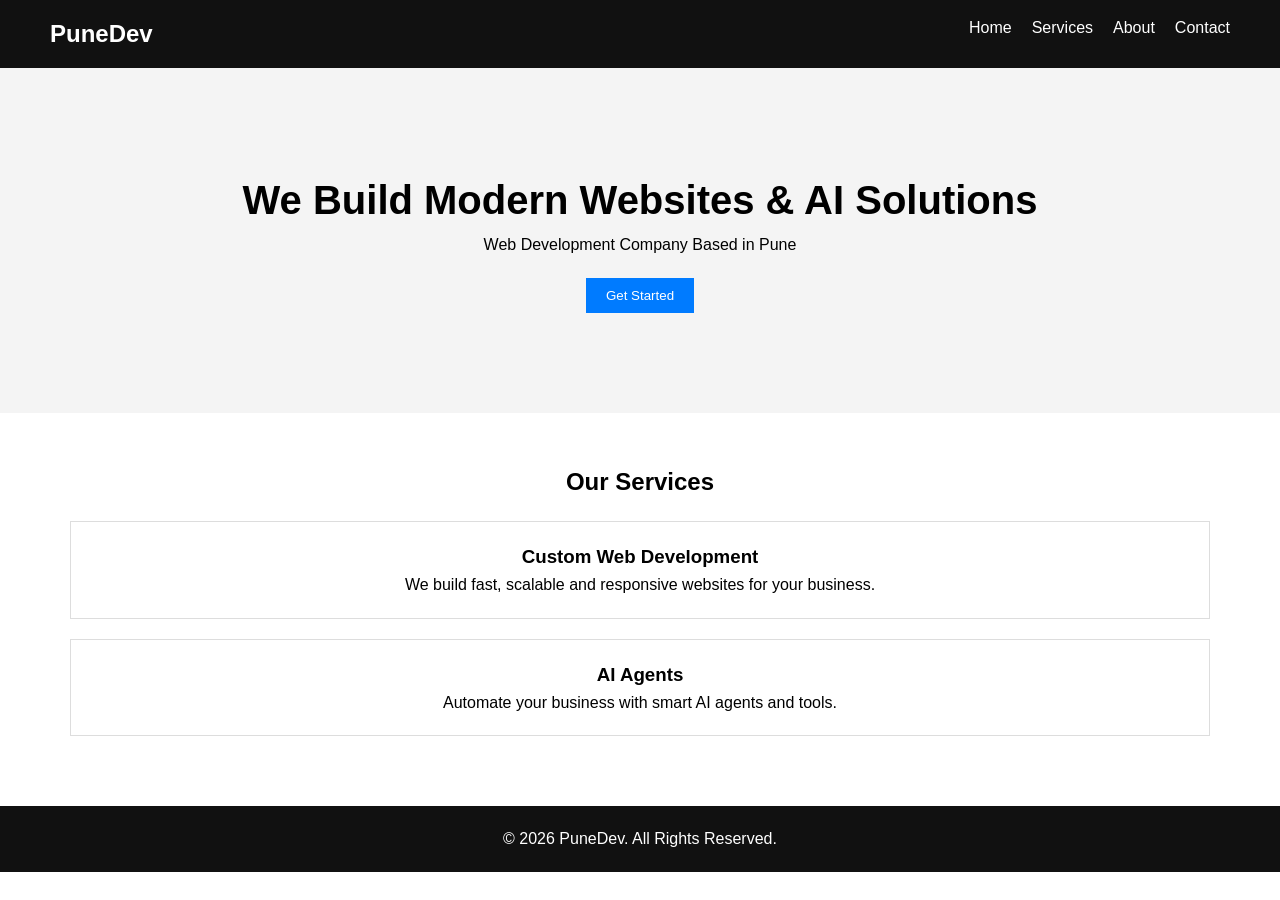
==== index.html @ f717075c "Added Home Page" ====
<!DOCTYPE html>
<html lang="en">
<head>
  <meta charset="UTF-8">
  <meta name="viewport" content="width=device-width, initial-scale=1.0">
  <title>Pune Web Agency</title>
  <link rel="stylesheet" href="style.css">
</head>
<body>

  <!-- Navbar -->
  <header>
    <nav class="navbar">
      <h2 class="logo">PuneDev</h2>
      <ul>
        <li><a href="#">Home</a></li>
        <li><a href="#">Services</a></li>
        <li><a href="#">About</a></li>
        <li><a href="#">Contact</a></li>
      </ul>
    </nav>
  </header>

  <!-- Hero Section -->
  <section class="hero">
    <h1>We Build Modern Websites & AI Solutions</h1>
    <p>Web Development Company Based in Pune</p>
    <button>Get Started</button>
  </section>

  <!-- Services -->
  <section class="services">
    <h2>Our Services</h2>

    <div class="service-box">
      <h3>Custom Web Development</h3>
      <p>We build fast, scalable and responsive websites for your business.</p>
    </div>

    <div class="service-box">
      <h3>AI Agents</h3>
      <p>Automate your business with smart AI agents and tools.</p>
    </div>

  </section>

  <!-- Footer -->
  <footer>
    <p>© 2026 PuneDev. All Rights Reserved.</p>
  </footer>

</body>
</html>
---- style.css ----
* {
  margin: 0;
  padding: 0;
  box-sizing: border-box;
  font-family: Arial;
}

body {
  line-height: 1.6;
}

/* Navbar */
.navbar {
  display: flex;
  justify-content: space-between;
  background: #111;
  color: #fff;
  padding: 15px 50px;
}

.navbar ul {
  display: flex;
  list-style: none;
}

.navbar ul li {
  margin-left: 20px;
}

.navbar ul li a {
  color: white;
  text-decoration: none;
}

/* Hero */
.hero {
  text-align: center;
  padding: 100px 20px;
  background: #f4f4f4;
}

.hero h1 {
  font-size: 40px;
}

.hero button {
  margin-top: 20px;
  padding: 10px 20px;
  background: #007bff;
  color: white;
  border: none;
}

/* Services */
.services {
  padding: 50px;
  text-align: center;
}

.service-box {
  margin: 20px;
  padding: 20px;
  border: 1px solid #ddd;
}

/* Footer */
footer {
  text-align: center;
  padding: 20px;
  background: #111;
  color: white;
}
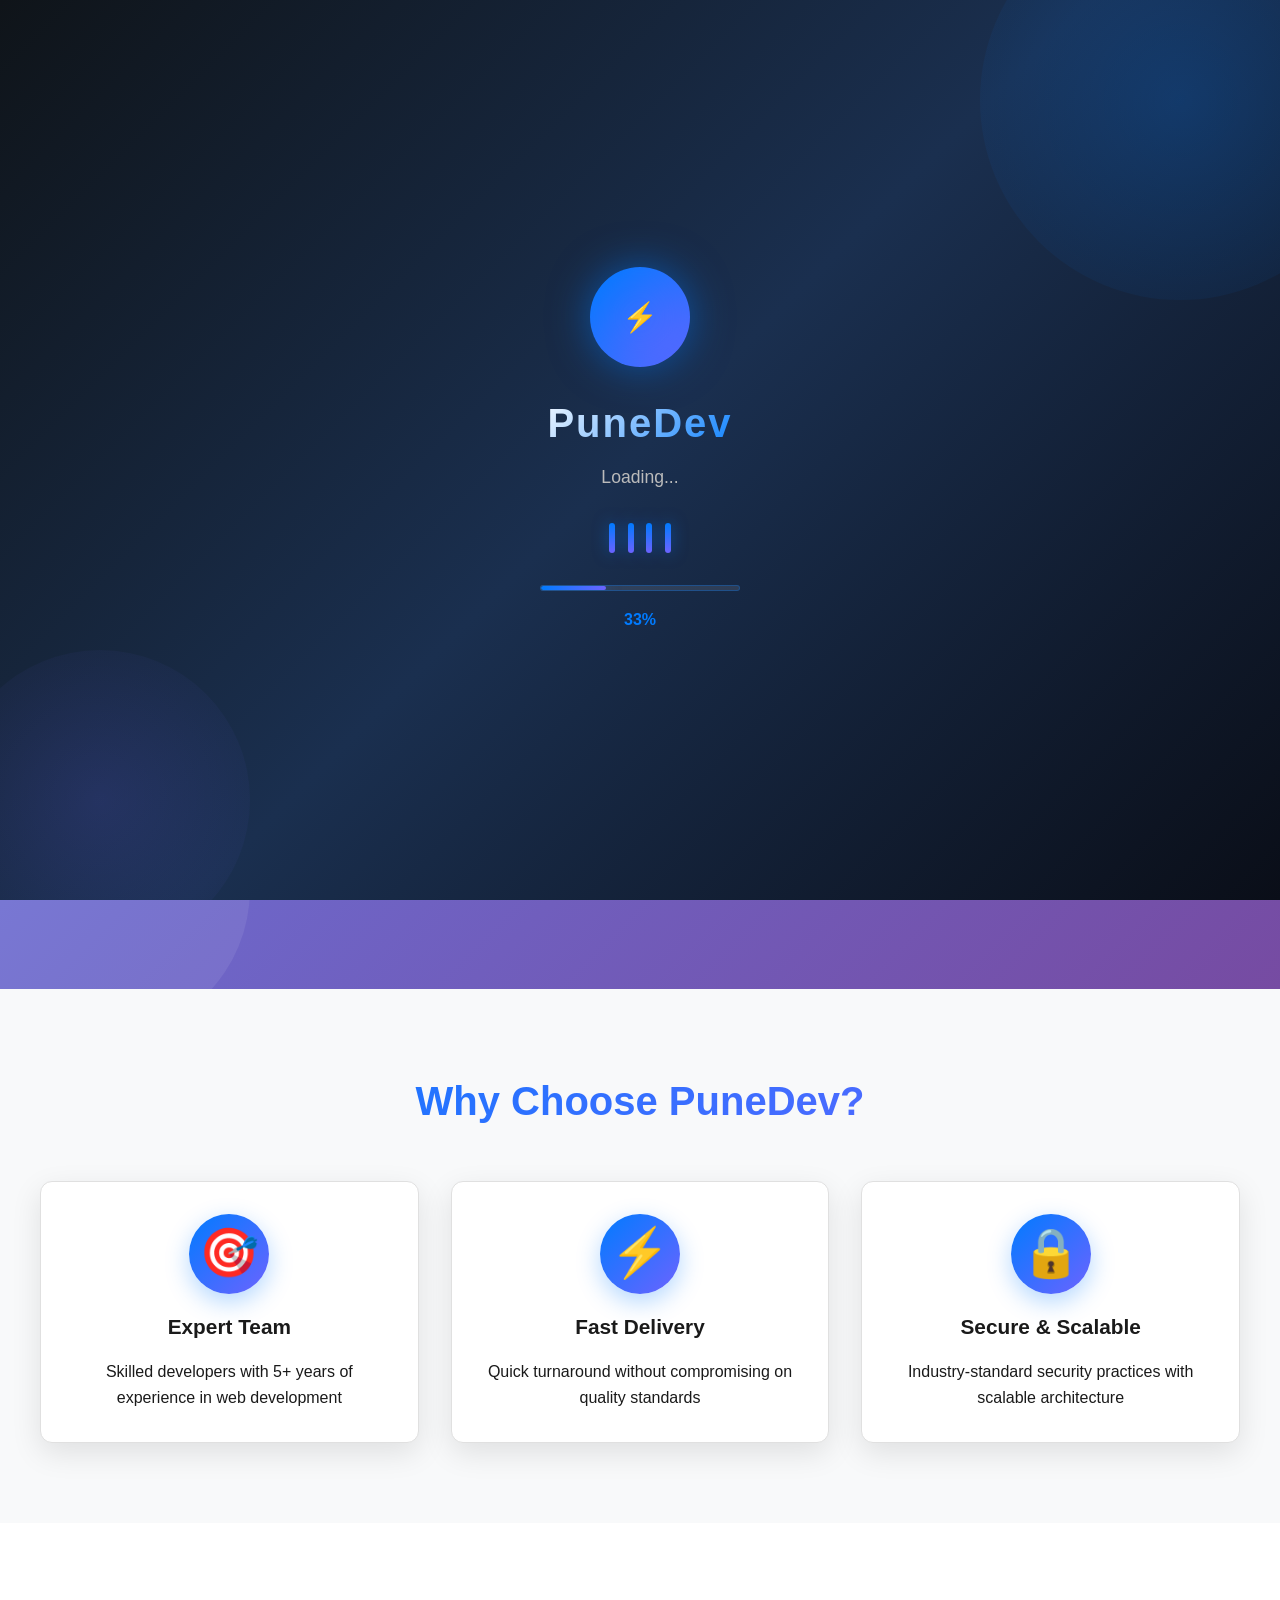
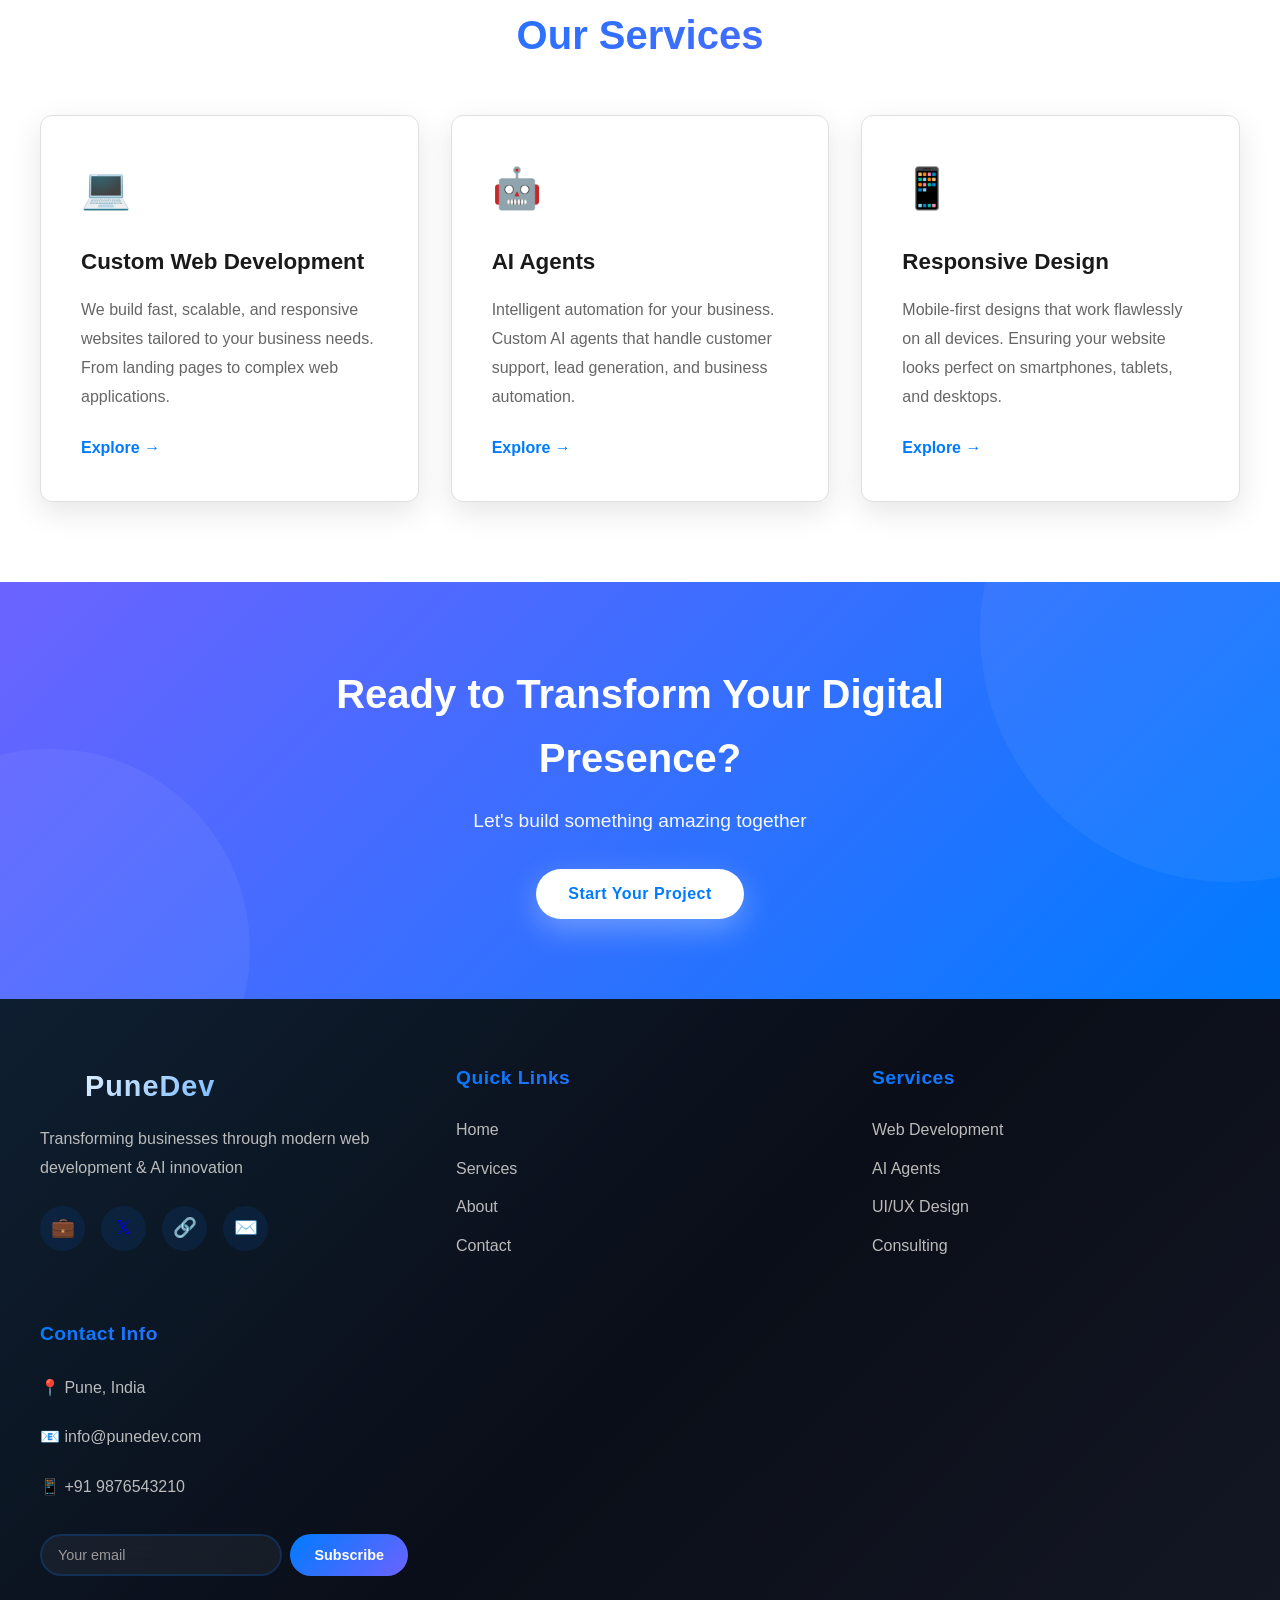
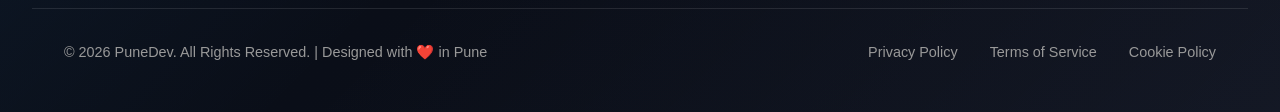
==== commit ee6cf20b: "Improve navbar styling and visibility" ====
--- a/index.html
+++ b/index.html
@@ -3,51 +3,234 @@
 <head>
   <meta charset="UTF-8">
   <meta name="viewport" content="width=device-width, initial-scale=1.0">
-  <title>Pune Web Agency</title>
+  <title>PuneDev - Web Development & AI Solutions</title>
   <link rel="stylesheet" href="style.css">
 </head>
 <body>
 
+  <!-- Loading Screen -->
+  <div class="loading-screen" id="loadingScreen">
+    <div class="loading-container">
+      <div class="loader-logo">
+        <span class="logo-icon">⚡</span>
+      </div>
+      <h1 class="loader-text">PuneDev</h1>
+      <p class="loader-subtitle">Loading...</p>
+      
+      <!-- Animated bars -->
+      <div class="loader-bars">
+        <div class="loader-bar"></div>
+        <div class="loader-bar"></div>
+        <div class="loader-bar"></div>
+        <div class="loader-bar"></div>
+      </div>
+      
+      <!-- Progress bar -->
+      <div class="progress-wrapper">
+        <div class="progress-bar" id="progressBar"></div>
+      </div>
+      <p class="progress-text">
+        <span id="progressText">0</span>%
+      </p>
+    </div>
+  </div>
+
   <!-- Navbar -->
-  <header>
+  <header class="header">
     <nav class="navbar">
-      <h2 class="logo">PuneDev</h2>
-      <ul>
-        <li><a href="#">Home</a></li>
-        <li><a href="#">Services</a></li>
-        <li><a href="#">About</a></li>
-        <li><a href="#">Contact</a></li>
-      </ul>
+      <div class="navbar-container">
+        <a href="#" class="logo">
+          <div class="logo-wrapper">
+            <span class="logo-icon">⚡</span>
+          </div>
+          <span class="logo-text">PuneDev</span>
+          <span class="logo-badge">dev</span>
+        </a>
+
+        <!-- Hamburger Menu -->
+        <div class="hamburger" id="hamburger">
+          <span></span>
+          <span></span>
+          <span></span>
+        </div>
+
+        <ul class="nav-menu" id="navMenu">
+          <li class="nav-item">
+            <a href="#home" class="nav-link">
+              <span class="nav-text">Home</span>
+              <span class="nav-icon">🏠</span>
+            </a>
+          </li>
+          <li class="nav-item">
+            <a href="#" class="nav-link">
+              <span class="nav-text">Services</span>
+              <span class="nav-icon">⚙️</span>
+            </a>
+          </li>
+          <li class="nav-item">
+            <a href="#" class="nav-link">
+              <span class="nav-text">About</span>
+              <span class="nav-icon">ℹ️</span>
+            </a>
+          </li>
+          <li class="nav-item">
+            <a href="#" class="nav-link">
+              <span class="nav-text">Contact</span>
+              <span class="nav-icon">📞</span>
+            </a>
+          </li>
+          <li class="nav-item">
+            <a href="#" class="nav-link nav-cta">
+              <span class="nav-text">Get Started</span>
+              <span class="nav-arrow">→</span>
+            </a>
+          </li>
+        </ul>
+      </div>
+
+      <!-- Navbar Background Glow -->
+      <div class="navbar-glow"></div>
     </nav>
   </header>
 
   <!-- Hero Section -->
-  <section class="hero">
-    <h1>We Build Modern Websites & AI Solutions</h1>
-    <p>Web Development Company Based in Pune</p>
-    <button>Get Started</button>
+  <section class="hero" id="home">
+    <div class="hero-content">
+      <h1 class="hero-title">We Build Modern Websites & AI Solutions</h1>
+      <p class="hero-subtitle">Premium web development & intelligent AI agents for businesses</p>
+      <p class="hero-description">Based in Pune, we deliver cutting-edge solutions for your digital transformation</p>
+      <div class="hero-buttons">
+        <button class="btn btn-primary">Get Started</button>
+        <button class="btn btn-secondary">Learn More</button>
+      </div>
+    </div>
+  </section>
+
+  <!-- About Section -->
+  <section class="about" id="about">
+    <div class="section-container">
+      <h2 class="section-title">Why Choose PuneDev?</h2>
+      <div class="about-grid">
+        <div class="about-card">
+          <div class="about-icon">🎯</div>
+          <h3>Expert Team</h3>
+          <p>Skilled developers with 5+ years of experience in web development</p>
+        </div>
+        <div class="about-card">
+          <div class="about-icon">⚡</div>
+          <h3>Fast Delivery</h3>
+          <p>Quick turnaround without compromising on quality standards</p>
+        </div>
+        <div class="about-card">
+          <div class="about-icon">🔒</div>
+          <h3>Secure & Scalable</h3>
+          <p>Industry-standard security practices with scalable architecture</p>
+        </div>
+      </div>
+    </div>
   </section>
 
   <!-- Services -->
-  <section class="services">
-    <h2>Our Services</h2>
-
-    <div class="service-box">
-      <h3>Custom Web Development</h3>
-      <p>We build fast, scalable and responsive websites for your business.</p>
-    </div>
-
-    <div class="service-box">
-      <h3>AI Agents</h3>
-      <p>Automate your business with smart AI agents and tools.</p>
-    </div>
-
+  <section class="services" id="services">
+    <div class="section-container">
+      <h2 class="section-title">Our Services</h2>
+      <div class="services-grid">
+        <div class="service-card">
+          <div class="service-icon">💻</div>
+          <h3>Custom Web Development</h3>
+          <p>We build fast, scalable, and responsive websites tailored to your business needs. From landing pages to complex web applications.</p>
+          <a href="#" class="service-link">Explore →</a>
+        </div>
+
+        <div class="service-card">
+          <div class="service-icon">🤖</div>
+          <h3>AI Agents</h3>
+          <p>Intelligent automation for your business. Custom AI agents that handle customer support, lead generation, and business automation.</p>
+          <a href="#" class="service-link">Explore →</a>
+        </div>
+
+        <div class="service-card">
+          <div class="service-icon">📱</div>
+          <h3>Responsive Design</h3>
+          <p>Mobile-first designs that work flawlessly on all devices. Ensuring your website looks perfect on smartphones, tablets, and desktops.</p>
+          <a href="#" class="service-link">Explore →</a>
+        </div>
+      </div>
+    </div>
+  </section>
+
+  <!-- CTA Section -->
+  <section class="cta">
+    <div class="cta-content">
+      <h2>Ready to Transform Your Digital Presence?</h2>
+      <p>Let's build something amazing together</p>
+      <button class="btn btn-light">Start Your Project</button>
+    </div>
   </section>
 
   <!-- Footer -->
-  <footer>
-    <p>© 2026 PuneDev. All Rights Reserved.</p>
+  <footer class="footer">
+    <div class="footer-glow"></div>
+    <div class="footer-content">
+      <div class="footer-container">
+        <div class="footer-section footer-brand">
+          <div class="footer-logo">
+            <span class="logo-icon">⚡</span>PuneDev
+          </div>
+          <p>Transforming businesses through modern web development & AI innovation</p>
+          <div class="social-links">
+            <a href="#" class="social-icon" title="LinkedIn">💼</a>
+            <a href="#" class="social-icon" title="Twitter">𝕏</a>
+            <a href="#" class="social-icon" title="GitHub">🔗</a>
+            <a href="#" class="social-icon" title="Email">✉️</a>
+          </div>
+        </div>
+
+        <div class="footer-section">
+          <h4>Quick Links</h4>
+          <ul class="footer-menu">
+            <li><a href="#home" class="footer-link">Home</a></li>
+            <li><a href="#services" class="footer-link">Services</a></li>
+            <li><a href="#about" class="footer-link">About</a></li>
+            <li><a href="#contact" class="footer-link">Contact</a></li>
+          </ul>
+        </div>
+
+        <div class="footer-section">
+          <h4>Services</h4>
+          <ul class="footer-menu">
+            <li><a href="#" class="footer-link">Web Development</a></li>
+            <li><a href="#" class="footer-link">AI Agents</a></li>
+            <li><a href="#" class="footer-link">UI/UX Design</a></li>
+            <li><a href="#" class="footer-link">Consulting</a></li>
+          </ul>
+        </div>
+
+        <div class="footer-section">
+          <h4>Contact Info</h4>
+          <div class="contact-info">
+            <p>📍 Pune, India</p>
+            <p>📧 info@punedev.com</p>
+            <p>📱 +91 9876543210</p>
+          </div>
+          <div class="newsletter">
+            <input type="email" placeholder="Your email" class="newsletter-input">
+            <button class="newsletter-btn">Subscribe</button>
+          </div>
+        </div>
+      </div>
+
+      <div class="footer-bottom">
+        <p>© 2026 PuneDev. All Rights Reserved. | Designed with ❤️ in Pune</p>
+        <div class="footer-links-bottom">
+          <a href="#">Privacy Policy</a>
+          <a href="#">Terms of Service</a>
+          <a href="#">Cookie Policy</a>
+        </div>
+      </div>
+    </div>
   </footer>
 
+  <script src="script.js"></script>
 </body>
 </html>
--- a/style.css
+++ b/style.css
@@ -1,72 +1,1510 @@
+:root {
+  --primary-color: #007bff;
+  --primary-dark: #0056b3;
+  --secondary-color: #6c63ff;
+  --dark-bg: #0f1419;
+  --light-bg: #f8f9fa;
+  --text-dark: #1a1a1a;
+  --text-light: #666;
+  --border-color: #e0e0e0;
+  --shadow: 0 10px 30px rgba(0, 0, 0, 0.1);
+  --shadow-lg: 0 20px 40px rgba(0, 0, 0, 0.15);
+}
+
+/* Loading Screen */
+.loading-screen {
+  position: fixed;
+  top: 0;
+  left: 0;
+  width: 100%;
+  height: 100%;
+  background: linear-gradient(135deg, var(--dark-bg) 0%, #1a2f4f 50%, #0a0e18 100%);
+  display: flex;
+  align-items: center;
+  justify-content: center;
+  z-index: 9999;
+  overflow: hidden;
+}
+
+.loading-screen::before {
+  content: '';
+  position: absolute;
+  width: 400px;
+  height: 400px;
+  background: radial-gradient(circle, rgba(0, 123, 255, 0.2), transparent);
+  border-radius: 50%;
+  top: -100px;
+  right: -100px;
+  animation: float 8s ease-in-out infinite;
+}
+
+.loading-screen::after {
+  content: '';
+  position: absolute;
+  width: 300px;
+  height: 300px;
+  background: radial-gradient(circle, rgba(108, 99, 255, 0.15), transparent);
+  border-radius: 50%;
+  bottom: -50px;
+  left: -50px;
+  animation: float 10s ease-in-out infinite reverse;
+}
+
+.loading-container {
+  text-align: center;
+  color: white;
+  position: relative;
+  z-index: 1;
+  animation: scaleIn 0.6s cubic-bezier(0.4, 0, 0.2, 1);
+}
+
+.loader-logo {
+  font-size: 4rem;
+  margin-bottom: 1.5rem;
+  display: inline-flex;
+  width: 100px;
+  height: 100px;
+  align-items: center;
+  justify-content: center;
+  background: linear-gradient(135deg, var(--primary-color), var(--secondary-color));
+  border-radius: 50%;
+  box-shadow: 0 0 40px rgba(0, 123, 255, 0.5), inset 0 0 40px rgba(0, 123, 255, 0.3);
+  animation: pulse 2s ease-in-out infinite;
+}
+
+.loader-text {
+  font-size: 2.5rem;
+  font-weight: 800;
+  letter-spacing: 2px;
+  margin-bottom: 0.5rem;
+  background: linear-gradient(135deg, #fff, var(--primary-color));
+  -webkit-background-clip: text;
+  -webkit-text-fill-color: transparent;
+  background-clip: text;
+  animation: fadeInDown 0.8s ease-out;
+}
+
+.loader-subtitle {
+  font-size: 1.1rem;
+  color: #bbb;
+  margin-bottom: 2rem;
+  animation: fadeInUp 0.8s ease-out 0.2s both;
+}
+
+.loader-bars {
+  display: flex;
+  justify-content: center;
+  gap: 0.8rem;
+  margin-bottom: 2rem;
+  animation: fadeInUp 0.8s ease-out 0.3s both;
+}
+
+.loader-bar {
+  width: 6px;
+  height: 30px;
+  background: linear-gradient(180deg, var(--primary-color), var(--secondary-color));
+  border-radius: 3px;
+  animation: barBounce 1.2s ease-in-out infinite;
+  box-shadow: 0 0 15px rgba(0, 123, 255, 0.5);
+}
+
+.loader-bar:nth-child(1) {
+  animation-delay: 0s;
+}
+
+.loader-bar:nth-child(2) {
+  animation-delay: 0.15s;
+}
+
+.loader-bar:nth-child(3) {
+  animation-delay: 0.3s;
+}
+
+.loader-bar:nth-child(4) {
+  animation-delay: 0.45s;
+}
+
+.progress-wrapper {
+  width: 200px;
+  height: 6px;
+  background: rgba(255, 255, 255, 0.1);
+  border-radius: 10px;
+  margin: 0 auto 1rem;
+  overflow: hidden;
+  border: 1px solid rgba(0, 123, 255, 0.3);
+  animation: fadeInUp 0.8s ease-out 0.4s both;
+}
+
+.progress-bar {
+  height: 100%;
+  background: linear-gradient(90deg, var(--primary-color), var(--secondary-color));
+  width: 0%;
+  border-radius: 10px;
+  transition: width 0.05s linear;
+  box-shadow: 0 0 15px rgba(0, 123, 255, 0.6);
+}
+
+.progress-text {
+  font-size: 1rem;
+  color: var(--primary-color);
+  font-weight: 700;
+  animation: fadeInUp 0.8s ease-out 0.5s both;
+}
+
+/* Loading Screen Exit Animation */
+.loading-screen.hidden {
+  animation: fadeOutUp 0.8s ease-out forwards;
+}
+
 * {
   margin: 0;
   padding: 0;
   box-sizing: border-box;
-  font-family: Arial;
+  font-family: 'Segoe UI', Tahoma, Geneva, Verdana, sans-serif;
 }
 
 body {
   line-height: 1.6;
-}
-
-/* Navbar */
+  color: var(--text-dark);
+  background: #fff;
+  overflow-x: hidden;
+}
+
+/* Header & Navbar */
+.header {
+  position: sticky;
+  top: 0;
+  z-index: 100;
+  background: linear-gradient(135deg, rgba(15, 20, 25, 0.88) 0%, rgba(26, 31, 46, 0.88) 100%);
+  box-shadow: 0 5px 20px rgba(0, 0, 0, 0.2);
+  backdrop-filter: blur(10px);
+  transition: all 0.5s cubic-bezier(0.4, 0, 0.2, 1);
+  animation: slideDown 0.6s ease-out;
+}
+
+.header.scrolled {
+  background: linear-gradient(135deg, rgba(15, 20, 25, 0.98) 0%, rgba(26, 31, 46, 0.98) 100%);
+  box-shadow: 0 10px 50px rgba(0, 123, 255, 0.15), 0 0 20px rgba(108, 99, 255, 0.1);
+  backdrop-filter: blur(20px);
+}
+
 .navbar {
+  padding: 1.2rem 0;
+  transition: all 0.5s cubic-bezier(0.4, 0, 0.2, 1);
+  position: relative;
+}
+
+.header.scrolled .navbar {
+  padding: 0.7rem 0;
+}
+
+.navbar-glow {
+  position: absolute;
+  bottom: 0;
+  left: 0;
+  width: 100%;
+  height: 1px;
+  background: linear-gradient(90deg, transparent, var(--primary-color), transparent);
+  box-shadow: 0 0 20px var(--primary-color), 0 0 40px rgba(0, 123, 255, 0.3);
+  opacity: 0;
+  transition: opacity 0.5s ease;
+}
+
+.header.scrolled .navbar-glow {
+  opacity: 1;
+}
+
+.navbar-container {
+  max-width: 1100px;
+  margin: 0 auto;
   display: flex;
   justify-content: space-between;
-  background: #111;
-  color: #fff;
-  padding: 15px 50px;
-}
-
-.navbar ul {
+  align-items: center;
+  padding: 0 2rem;
+  transition: all 0.5s cubic-bezier(0.4, 0, 0.2, 1);
+  position: relative;
+  z-index: 2;
+}
+
+/* Logo Styling */
+.logo {
+  font-size: 1.4rem;
+  font-weight: 900;
+  text-decoration: none;
+  display: flex;
+  align-items: center;
+  gap: 0.8rem;
+  transition: all 0.4s cubic-bezier(0.4, 0, 0.2, 1);
+  position: relative;
+}
+
+.logo-wrapper {
+  width: 50px;
+  height: 50px;
+  display: flex;
+  align-items: center;
+  justify-content: center;
+  background: linear-gradient(135deg, var(--primary-color), var(--secondary-color));
+  border-radius: 12px;
+  position: relative;
+  overflow: hidden;
+  transition: all 0.4s cubic-bezier(0.4, 0, 0.2, 1);
+  box-shadow: 0 8px 25px rgba(0, 123, 255, 0.3);
+}
+
+.logo-wrapper::before {
+  content: '';
+  position: absolute;
+  top: 0;
+  left: 0;
+  width: 100%;
+  height: 100%;
+  background: linear-gradient(135deg, transparent, rgba(255, 255, 255, 0.3), transparent);
+  animation: shimmer 3s infinite;
+}
+
+.logo-icon {
+  font-size: 1.8rem;
+  animation: float 3s ease-in-out infinite;
+  position: relative;
+  z-index: 1;
+}
+
+.logo-text {
+  color: #ffffff;
+  font-weight: 900;
+  letter-spacing: 1px;
+  background: linear-gradient(135deg, #fff 0%, #99d5ff 100%);
+  -webkit-background-clip: text;
+  -webkit-text-fill-color: transparent;
+  background-clip: text;
+  transition: all 0.4s ease;
+  filter: brightness(1.15);
+}
+
+.logo-badge {
+  padding: 0.3rem 0.7rem;
+  background: linear-gradient(135deg, var(--primary-color), var(--secondary-color));
+  color: white;
+  border-radius: 20px;
+  font-size: 0.65rem;
+  font-weight: 700;
+  letter-spacing: 0.5px;
+  animation: pulse 2s ease-in-out infinite;
+}
+
+.logo:hover {
+  transform: translateY(-3px);
+}
+
+.logo:hover .logo-wrapper {
+  transform: scale(1.1) rotate(5deg);
+  box-shadow: 0 12px 35px rgba(0, 123, 255, 0.5);
+}
+
+.logo:hover .logo-text {
+  color: var(--primary-color);
+}
+
+/* Hamburger Menu */
+.hamburger {
+  display: none;
+  flex-direction: column;
+  gap: 6px;
+  cursor: pointer;
+  z-index: 1000;
+}
+
+.hamburger span {
+  width: 28px;
+  height: 3px;
+  background: linear-gradient(90deg, var(--primary-color), var(--secondary-color));
+  border-radius: 2px;
+  transition: all 0.4s cubic-bezier(0.4, 0, 0.2, 1);
+  box-shadow: 0 2px 8px rgba(0, 123, 255, 0.2);
+}
+
+.hamburger.active span:nth-child(1) {
+  transform: rotate(45deg) translate(10px, 10px);
+}
+
+.hamburger.active span:nth-child(2) {
+  opacity: 0;
+}
+
+.hamburger.active span:nth-child(3) {
+  transform: rotate(-45deg) translate(7px, -7px);
+}
+
+/* Navigation Menu */
+.nav-menu {
   display: flex;
   list-style: none;
-}
-
-.navbar ul li {
-  margin-left: 20px;
-}
-
-.navbar ul li a {
+  gap: 0.3rem;
+  align-items: center;
+  margin: 0;
+  padding: 0;
+}
+
+.nav-item {
+  position: relative;
+  transition: all 0.3s ease;
+}
+
+.nav-link {
+  color: #d0d0d0;
+  text-decoration: none;
+  font-weight: 700;
+  padding: 0.7rem 1.1rem;
+  border-radius: 10px;
+  transition: all 0.4s cubic-bezier(0.4, 0, 0.2, 1);
+  position: relative;
+  font-size: 0.85rem;
+  letter-spacing: 0.5px;
+  display: flex;
+  align-items: center;
+  gap: 0.4rem;
+  overflow: hidden;
+  white-space: nowrap;
+}
+
+.nav-text {
+  position: relative;
+  z-index: 2;
+  transition: all 0.3s ease;
+}
+
+.nav-icon {
+  font-size: 1.1rem;
+  transition: all 0.3s ease;
+  transform: scale(0);
+}
+
+/* Background effect for nav links */
+.nav-link::before {
+  content: '';
+  position: absolute;
+  top: 0;
+  left: 0;
+  width: 100%;
+  height: 100%;
+  background: linear-gradient(135deg, rgba(0, 123, 255, 0.2), rgba(108, 99, 255, 0.2));
+  border-radius: 10px;
+  opacity: 0;
+  transition: all 0.4s cubic-bezier(0.4, 0, 0.2, 1);
+  z-index: 1;
+}
+
+/* Underline effect */
+.nav-link::after {
+  content: '';
+  position: absolute;
+  bottom: 0;
+  left: 50%;
+  width: 0;
+  height: 3px;
+  background: linear-gradient(90deg, var(--primary-color), var(--secondary-color));
+  transform: translateX(-50%);
+  transition: width 0.4s cubic-bezier(0.4, 0, 0.2, 1);
+  border-radius: 3px;
+  z-index: 2;
+  box-shadow: 0 0 15px rgba(0, 123, 255, 0.4);
+}
+
+.nav-link:hover {
   color: white;
+  transform: translateY(-3px);
+  padding-top: 0.6rem;
+  padding-bottom: 0.8rem;
+  background: rgba(0, 123, 255, 0.15);
+}
+
+.nav-link:hover::before {
+  opacity: 1;
+  transform: translateY(5px);
+}
+
+.nav-link:hover::after {
+  width: 100%;
+}
+
+.nav-link:hover .nav-icon {
+  transform: scale(1) rotate(10deg);
+}
+
+.nav-link:hover .nav-text {
+  color: white;
+  text-shadow: 0 0 10px rgba(0, 123, 255, 0.5);
+}
+
+/* CTA Button */
+.nav-cta {
+  background: linear-gradient(135deg, var(--primary-color), var(--secondary-color));
+  padding: 0.7rem 1.3rem;
+  border-radius: 25px;
+  box-shadow: 0 8px 25px rgba(0, 123, 255, 0.3);
+  font-weight: 800;
+  letter-spacing: 0.5px;
+  color: white;
+}
+
+.nav-cta:hover {
+  box-shadow: 0 15px 40px rgba(0, 123, 255, 0.6);
+  transform: translateY(-3px) scale(1.04);
+  padding-top: 0.7rem;
+}
+
+.nav-cta::before {
+  background: rgba(255, 255, 255, 0.2);
+}
+
+.nav-arrow {
+  font-size: 1rem;
+  transition: all 0.3s ease;
+  position: relative;
+  z-index: 2;
+}
+
+.nav-cta:hover .nav-arrow {
+  transform: translateX(5px);
+}
+
+/* Active Navigation Link */
+.nav-link.active {
+  background: linear-gradient(135deg, rgba(0, 123, 255, 0.1), rgba(108, 99, 255, 0.1));
+  color: var(--primary-color);
+}
+
+.nav-link.active::after {
+  width: 100%;
+}
+
+/* Responsive */
+@media (max-width: 768px) {
+  .navbar-container {
+    padding: 0 1.5rem;
+  }
+
+  .hamburger {
+    display: flex;
+  }
+
+  .nav-menu {
+    position: absolute;
+    top: 100%;
+    left: 0;
+    right: 0;
+    background: linear-gradient(135deg, rgba(15, 20, 25, 0.98) 0%, rgba(26, 31, 46, 0.98) 100%);
+    backdrop-filter: blur(20px);
+    flex-direction: column;
+    gap: 0.5rem;
+    padding: 2rem 1.5rem;
+    border-top: 2px solid var(--primary-color);
+    max-height: 0;
+    overflow: hidden;
+    transition: max-height 0.5s cubic-bezier(0.4, 0, 0.2, 1);
+  }
+
+  .nav-menu.active {
+    max-height: 500px;
+    box-shadow: 0 10px 30px rgba(0, 0, 0, 0.3);
+  }
+
+  .nav-item {
+    width: 100%;
+  }
+
+  .nav-link {
+    width: 100%;
+    padding: 1rem 1.2rem;
+    font-size: 1rem;
+  }
+
+  .nav-icon {
+    display: none;
+  }
+
+  .logo-wrapper {
+    width: 45px;
+    height: 45px;
+  }
+
+  .logo-icon {
+    font-size: 1.5rem;
+  }
+
+  .logo-text {
+    font-size: 1.2rem;
+  }
+}
+
+/* Hero Section */
+.hero {
+  min-height: 100vh;
+  display: flex;
+  align-items: center;
+  justify-content: center;
+  background: linear-gradient(135deg, #667eea 0%, #764ba2 100%);
+  position: relative;
+  overflow: hidden;
+  padding: 2rem;
+}
+
+.hero::before {
+  content: '';
+  position: absolute;
+  width: 400px;
+  height: 400px;
+  background: rgba(255, 255, 255, 0.1);
+  border-radius: 50%;
+  top: -100px;
+  right: -100px;
+  animation: float 6s ease-in-out infinite;
+}
+
+.hero::after {
+  content: '';
+  position: absolute;
+  width: 300px;
+  height: 300px;
+  background: rgba(255, 255, 255, 0.08);
+  border-radius: 50%;
+  bottom: -50px;
+  left: -50px;
+  animation: float 8s ease-in-out infinite reverse;
+}
+
+.hero-content {
+  max-width: 800px;
+  text-align: center;
+  color: #fff;
+  position: relative;
+  z-index: 1;
+  animation: slideUp 0.8s ease-out;
+}
+
+.hero-title {
+  font-size: clamp(2rem, 5vw, 3.5rem);
+  font-weight: 800;
+  margin-bottom: 1.5rem;
+  line-height: 1.2;
+  animation: fadeInDown 0.8s ease-out;
+}
+
+.hero-subtitle {
+  font-size: 1.5rem;
+  margin-bottom: 1rem;
+  opacity: 0.95;
+  font-weight: 600;
+  animation: fadeInUp 0.8s ease-out 0.2s both;
+}
+
+.hero-description {
+  font-size: 1.1rem;
+  margin-bottom: 2.5rem;
+  opacity: 0.9;
+  animation: fadeInUp 0.8s ease-out 0.4s both;
+}
+
+.hero-buttons {
+  display: flex;
+  gap: 1.5rem;
+  justify-content: center;
+  flex-wrap: wrap;
+  animation: fadeInUp 0.8s ease-out 0.6s both;
+}
+
+/* Buttons */
+.btn {
+  padding: 1rem 2rem;
+  border: none;
+  border-radius: 50px;
+  font-size: 1rem;
+  font-weight: 600;
+  cursor: pointer;
+  transition: all 0.3s cubic-bezier(0.4, 0, 0.2, 1);
   text-decoration: none;
-}
-
-/* Hero */
-.hero {
+  display: inline-block;
+  position: relative;
+  overflow: hidden;
+  letter-spacing: 0.5px;
+  box-shadow: 0 4px 15px rgba(0, 0, 0, 0.2);
+}
+
+.btn::before {
+  content: '';
+  position: absolute;
+  top: 50%;
+  left: 50%;
+  width: 0;
+  height: 0;
+  border-radius: 50%;
+  background: rgba(255, 255, 255, 0.4);
+  transform: translate(-50%, -50%);
+  transition: width 0.6s, height 0.6s;
+}
+
+.btn:hover::before {
+  width: 400px;
+  height: 400px;
+}
+
+.btn-primary {
+  background: linear-gradient(135deg, var(--primary-color) 0%, #0056b3 100%);
+  color: white;
+  box-shadow: 0 10px 30px rgba(0, 123, 255, 0.4);
+}
+
+.btn-primary:hover {
+  transform: translateY(-5px) scale(1.02);
+  box-shadow: 0 15px 40px rgba(0, 123, 255, 0.6);
+}
+
+.btn-primary:active {
+  transform: translateY(-2px) scale(0.98);
+}
+
+.btn-secondary {
+  background: rgba(255, 255, 255, 0.15);
+  color: white;
+  border: 2px solid rgba(255, 255, 255, 0.4);
+  backdrop-filter: blur(10px);
+}
+
+.btn-secondary:hover {
+  background: rgba(255, 255, 255, 0.25);
+  border-color: white;
+  transform: translateY(-5px);
+  box-shadow: 0 15px 40px rgba(255, 255, 255, 0.2);
+}
+
+.btn-light {
+  background: white;
+  color: var(--primary-color);
+  font-weight: 700;
+  box-shadow: 0 10px 30px rgba(255, 255, 255, 0.3);
+}
+
+.btn-light:hover {
+  background: #f0f0f0;
+  transform: translateY(-5px);
+  box-shadow: 0 20px 50px rgba(0, 0, 0, 0.15);
+  color: #0056b3;
+}
+
+.service-link {
+  color: var(--primary-color);
+  text-decoration: none;
+  font-weight: 700;
+  transition: all 0.3s ease;
+  display: inline-flex;
+  align-items: center;
+  gap: 0.5rem;
+}
+
+.service-link:hover {
+  color: var(--primary-dark);
+  transform: translateX(8px);
+}
+
+/* About Section */
+.about {
+  padding: 80px 2rem;
+  background: var(--light-bg);
+}
+
+.about .section-container {
+  max-width: 1200px;
+  margin: 0 auto;
+}
+
+.about-grid {
+  display: grid;
+  grid-template-columns: repeat(auto-fit, minmax(280px, 1fr));
+  gap: 2rem;
+  margin-top: 3rem;
+}
+
+.about-card {
+  background: white;
+  padding: 2rem;
+  border-radius: 12px;
   text-align: center;
-  padding: 100px 20px;
-  background: #f4f4f4;
-}
-
-.hero h1 {
-  font-size: 40px;
-}
-
-.hero button {
-  margin-top: 20px;
-  padding: 10px 20px;
-  background: #007bff;
+  box-shadow: var(--shadow);
+  transition: all 0.3s cubic-bezier(0.4, 0, 0.2, 1);
+  border: 1px solid var(--border-color);
+  animation: slideUp 0.6s ease-out;
+  position: relative;
+  overflow: hidden;
+}
+
+.about-card::before {
+  content: '';
+  position: absolute;
+  top: -50%;
+  left: -50%;
+  width: 200%;
+  height: 200%;
+  background: radial-gradient(circle, rgba(0, 123, 255, 0.1), transparent);
+  opacity: 0;
+  transition: opacity 0.3s ease;
+}
+
+.about-card:hover::before {
+  opacity: 1;
+}
+
+.about-card:hover {
+  transform: translateY(-15px) scale(1.02);
+  box-shadow: 0 20px 50px rgba(0, 123, 255, 0.15);
+  border-color: var(--primary-color);
+}
+
+.about-icon {
+  font-size: 3rem;
+  margin-bottom: 1rem;
+  display: inline-flex;
+  width: 80px;
+  height: 80px;
+  align-items: center;
+  justify-content: center;
+  background: linear-gradient(135deg, var(--primary-color), var(--secondary-color));
+  border-radius: 50%;
+  color: white;
+  transition: all 0.3s cubic-bezier(0.4, 0, 0.2, 1);
+  box-shadow: 0 8px 25px rgba(0, 123, 255, 0.3);
+}
+
+.about-card:hover .about-icon {
+  transform: scale(1.15) rotate(15deg);
+  box-shadow: 0 12px 35px rgba(0, 123, 255, 0.5);
+}
+
+.about-card h3 {
+  font-size: 1.3rem;
+  margin-bottom: 1rem;
+  color: var(--text-dark);
+  transition: color 0.3s ease;
+}
+
+.about-card:hover h3 {
+  color: var(--primary-color);
+}
+
+/* Services Section */
+.services {
+  padding: 80px 2rem;
+  background: white;
+}
+
+.section-container {
+  max-width: 1200px;
+  margin: 0 auto;
+}
+
+.section-title {
+  font-size: clamp(1.8rem, 4vw, 2.5rem);
+  text-align: center;
+  margin-bottom: 3rem;
+  font-weight: 800;
+  background: linear-gradient(135deg, var(--primary-color), var(--secondary-color));
+  -webkit-background-clip: text;
+  -webkit-text-fill-color: transparent;
+  background-clip: text;
+  animation: fadeInDown 0.8s ease-out;
+}
+
+.services-grid {
+  display: grid;
+  grid-template-columns: repeat(auto-fit, minmax(300px, 1fr));
+  gap: 2rem;
+  animation: fadeIn 0.8s ease-out;
+}
+
+.service-card {
+  background: white;
+  padding: 2.5rem;
+  border-radius: 12px;
+  border: 1px solid var(--border-color);
+  box-shadow: var(--shadow);
+  transition: all 0.3s cubic-bezier(0.4, 0, 0.2, 1);
+  display: flex;
+  flex-direction: column;
+  position: relative;
+  overflow: hidden;
+}
+
+.service-card::before {
+  content: '';
+  position: absolute;
+  top: 0;
+  left: 0;
+  width: 100%;
+  height: 4px;
+  background: linear-gradient(90deg, var(--primary-color), var(--secondary-color));
+  transform: translateX(-100%);
+  transition: transform 0.3s cubic-bezier(0.4, 0, 0.2, 1);
+}
+
+.service-card::after {
+  content: '';
+  position: absolute;
+  top: 0;
+  left: -100%;
+  width: 100%;
+  height: 100%;
+  background: linear-gradient(135deg, transparent, rgba(0, 123, 255, 0.08), transparent);
+  transition: left 0.5s cubic-bezier(0.4, 0, 0.2, 1);
+  z-index: 0;
+}
+
+.service-card:hover::before {
+  transform: translateX(0);
+}
+
+.service-card:hover::after {
+  left: 100%;
+}
+
+.service-card:hover {
+  transform: translateY(-12px) scale(1.02);
+  box-shadow: 0 20px 50px rgba(0, 123, 255, 0.2);
+  border-color: var(--primary-color);
+}
+
+.service-icon {
+  font-size: 2.5rem;
+  margin-bottom: 1.5rem;
+  animation: float 3s ease-in-out infinite;
+  transition: transform 0.3s ease;
+  position: relative;
+  z-index: 1;
+}
+
+.service-card:hover .service-icon {
+  transform: scale(1.15);
+  animation: bounce 0.6s cubic-bezier(0.4, 0, 0.2, 1);
+}
+
+.service-card h3 {
+  font-size: 1.4rem;
+  margin-bottom: 1rem;
+  color: var(--text-dark);
+  transition: color 0.3s ease;
+  position: relative;
+  z-index: 1;
+}
+
+.service-card:hover h3 {
+  color: var(--primary-color);
+}
+
+.service-card p {
+  color: var(--text-light);
+  line-height: 1.8;
+  margin-bottom: 1.5rem;
+  flex-grow: 1;
+  position: relative;
+  z-index: 1;
+}
+
+/* CTA Section */
+.cta {
+  padding: 80px 2rem;
+  background: linear-gradient(135deg, var(--secondary-color) 0%, var(--primary-color) 100%);
+  color: white;
+  text-align: center;
+  position: relative;
+  overflow: hidden;
+}
+
+.cta::before {
+  content: '';
+  position: absolute;
+  width: 500px;
+  height: 500px;
+  background: rgba(255, 255, 255, 0.05);
+  border-radius: 50%;
+  top: -200px;
+  right: -200px;
+  animation: float 8s ease-in-out infinite;
+}
+
+.cta::after {
+  content: '';
+  position: absolute;
+  width: 400px;
+  height: 400px;
+  background: rgba(255, 255, 255, 0.05);
+  border-radius: 50%;
+  bottom: -150px;
+  left: -150px;
+  animation: float 10s ease-in-out infinite reverse;
+}
+
+.cta-content {
+  position: relative;
+  z-index: 1;
+  max-width: 700px;
+  margin: 0 auto;
+  animation: slideUp 0.8s ease-out;
+}
+
+.cta h2 {
+  font-size: clamp(1.8rem, 4vw, 2.5rem);
+  font-weight: 800;
+  margin-bottom: 1rem;
+}
+
+.cta p {
+  font-size: 1.2rem;
+  margin-bottom: 2rem;
+  opacity: 0.95;
+}
+
+/* Footer */
+.footer {
+  background: linear-gradient(135deg, var(--dark-bg) 0%, #0a0e18 50%, var(--dark-bg) 100%);
+  color: white;
+  position: relative;
+  overflow: hidden;
+  z-index: 1;
+}
+
+.footer-glow {
+  position: absolute;
+  top: 0;
+  left: 0;
+  width: 100%;
+  height: 100%;
+  background: linear-gradient(135deg, rgba(0, 123, 255, 0.1) 0%, transparent 50%, rgba(108, 99, 255, 0.05) 100%);
+  pointer-events: none;
+}
+
+.footer-content {
+  position: relative;
+  z-index: 2;
+  padding: 4rem 2rem 1rem;
+}
+
+.footer-container {
+  max-width: 1200px;
+  margin: 0 auto;
+  display: grid;
+  grid-template-columns: repeat(auto-fit, minmax(280px, 1fr));
+  gap: 3rem;
+  margin-bottom: 2rem;
+}
+
+.footer-brand {
+  animation: slideUp 0.8s ease-out;
+}
+
+.footer-logo {
+  font-size: 1.8rem;
+  font-weight: 800;
+  background: linear-gradient(135deg, #fff 0%, var(--primary-color) 100%);
+  -webkit-background-clip: text;
+  -webkit-text-fill-color: transparent;
+  background-clip: text;
+  margin-bottom: 1rem;
+  display: flex;
+  align-items: center;
+  gap: 0.5rem;
+  letter-spacing: 1px;
+}
+
+.footer-section {
+  animation: slideUp 0.8s ease-out;
+}
+
+.footer-section h4 {
+  font-size: 1.2rem;
+  margin-bottom: 1.5rem;
+  background: linear-gradient(135deg, var(--primary-color), var(--secondary-color));
+  -webkit-background-clip: text;
+  -webkit-text-fill-color: transparent;
+  background-clip: text;
+  font-weight: 700;
+  letter-spacing: 0.5px;
+}
+
+.footer-section p {
+  color: #bbb;
+  line-height: 1.8;
+  margin-bottom: 0.5rem;
+}
+
+.footer-menu {
+  list-style: none;
+}
+
+.footer-menu li {
+  margin-bottom: 0.8rem;
+}
+
+.footer-link {
+  color: #bbb;
+  text-decoration: none;
+  transition: all 0.3s cubic-bezier(0.4, 0, 0.2, 1);
+  display: inline-flex;
+  align-items: center;
+  position: relative;
+  font-weight: 500;
+}
+
+.footer-link::before {
+  content: '';
+  position: absolute;
+  left: 0;
+  bottom: -2px;
+  width: 0;
+  height: 2px;
+  background: linear-gradient(90deg, var(--primary-color), var(--secondary-color));
+  transition: width 0.3s ease;
+}
+
+.footer-link:hover {
+  color: var(--primary-color);
+  padding-left: 8px;
+}
+
+.footer-link:hover::before {
+  width: 100%;
+}
+
+.social-links {
+  display: flex;
+  gap: 1rem;
+  margin-top: 1.5rem;
+}
+
+.social-icon {
+  display: inline-flex;
+  width: 45px;
+  height: 45px;
+  align-items: center;
+  justify-content: center;
+  background: rgba(0, 123, 255, 0.1);
+  border-radius: 50%;
+  text-decoration: none;
+  transition: all 0.3s cubic-bezier(0.4, 0, 0.2, 1);
+  font-size: 1.2rem;
+  border: 2px solid transparent;
+}
+
+.social-icon:hover {
+  background: linear-gradient(135deg, var(--primary-color), var(--secondary-color));
+  transform: translateY(-5px) rotate(10deg);
+  border-color: white;
+}
+
+.contact-info {
+  display: flex;
+  flex-direction: column;
+  gap: 0.8rem;
+  margin-bottom: 1.5rem;
+}
+
+.contact-info p {
+  transition: all 0.3s ease;
+  cursor: default;
+}
+
+.contact-info p:hover {
+  color: var(--primary-color);
+  transform: translateX(5px);
+}
+
+.newsletter {
+  display: flex;
+  gap: 0.5rem;
+  margin-top: 1rem;
+}
+
+.newsletter-input {
+  flex: 1;
+  padding: 0.7rem 1rem;
+  border: 2px solid rgba(0, 123, 255, 0.2);
+  border-radius: 50px;
+  background: rgba(255, 255, 255, 0.05);
+  color: white;
+  font-size: 0.9rem;
+  transition: all 0.3s ease;
+  backdrop-filter: blur(10px);
+}
+
+.newsletter-input::placeholder {
+  color: #999;
+}
+
+.newsletter-input:focus {
+  outline: none;
+  border-color: var(--primary-color);
+  background: rgba(0, 123, 255, 0.1);
+  box-shadow: 0 0 15px rgba(0, 123, 255, 0.2);
+}
+
+.newsletter-btn {
+  padding: 0.7rem 1.5rem;
+  background: linear-gradient(135deg, var(--primary-color), var(--secondary-color));
   color: white;
   border: none;
-}
-
-/* Services */
-.services {
-  padding: 50px;
+  border-radius: 50px;
+  font-weight: 700;
+  cursor: pointer;
+  transition: all 0.3s ease;
+  font-size: 0.9rem;
+}
+
+.newsletter-btn:hover {
+  transform: translateY(-3px);
+  box-shadow: 0 8px 20px rgba(0, 123, 255, 0.3);
+}
+
+.footer-bottom {
   text-align: center;
-}
-
-.service-box {
-  margin: 20px;
-  padding: 20px;
-  border: 1px solid #ddd;
-}
-
-/* Footer */
-footer {
-  text-align: center;
-  padding: 20px;
-  background: #111;
-  color: white;
+  padding: 2rem;
+  border-top: 1px solid rgba(255, 255, 255, 0.1);
+  display: flex;
+  justify-content: space-between;
+  align-items: center;
+  flex-wrap: wrap;
+  gap: 1rem;
+  color: #999;
+}
+
+.footer-bottom p {
+  font-size: 0.9rem;
+}
+
+.footer-links-bottom {
+  display: flex;
+  gap: 2rem;
+  flex-wrap: wrap;
+}
+
+.footer-links-bottom a {
+  color: #999;
+  text-decoration: none;
+  transition: all 0.3s ease;
+  font-size: 0.9rem;
+  font-weight: 500;
+}
+
+.footer-links-bottom a:hover {
+  color: var(--primary-color);
+  text-decoration: underline;
+}
+
+/* Responsive */
+@media (max-width: 768px) {
+  .navbar-container {
+    padding: 0 1rem;
+  }
+
+  .nav-menu {
+    gap: 1rem;
+    flex-direction: column;
+    position: absolute;
+    top: 100%;
+    left: 0;
+    right: 0;
+    background: rgba(15, 20, 25, 0.98);
+    padding: 1rem;
+    display: none;
+    backdrop-filter: blur(10px);
+    border-top: 1px solid rgba(255, 255, 255, 0.1);
+  }
+
+  .nav-menu.active {
+    display: flex;
+  }
+
+  .hero {
+    min-height: 80vh;
+    padding: 2rem 1rem;
+  }
+
+  .hero-title {
+    font-size: 2rem;
+  }
+
+  .hero-buttons {
+    flex-direction: column;
+    align-items: center;
+  }
+
+  .btn {
+    width: 100%;
+    max-width: 300px;
+  }
+
+  .services-grid {
+    grid-template-columns: 1fr;
+  }
+
+  .service-card:hover {
+    transform: translateY(-8px) scale(1.01);
+  }
+
+  .service-card:hover .service-icon {
+    animation: none;
+  }
+
+  .footer-container {
+    grid-template-columns: 1fr;
+    text-align: center;
+  }
+
+  .footer-logo {
+    justify-content: center;
+  }
+
+  .social-links {
+    justify-content: center;
+  }
+
+  .contact-info {
+    align-items: center;
+  }
+
+  .newsletter {
+    flex-direction: column;
+  }
+
+  .newsletter-input,
+  .newsletter-btn {
+    width: 100%;
+  }
+
+  .footer-bottom {
+    flex-direction: column;
+    text-align: center;
+  }
+
+  .footer-links-bottom {
+    justify-content: center;
+  }
+
+  .about-grid {
+    grid-template-columns: 1fr;
+  }
+
+  .about-card:hover {
+    transform: translateY(-10px) scale(1.01);
+  }
+
+  .cta-content {
+    padding: 0 1rem;
+  }
+}
+
+@media (max-width: 480px) {
+  .hero-title {
+    font-size: 1.5rem;
+  }
+
+  .hero-subtitle {
+    font-size: 1.1rem;
+  }
+
+  .logo {
+    font-size: 1.3rem;
+    letter-spacing: 0;
+  }
+
+  .nav-menu {
+    gap: 0.5rem;
+  }
+
+  .nav-link {
+    padding: 0.5rem 0.8rem;
+    font-size: 0.9rem;
+  }
+
+  .section-title {
+    font-size: 1.5rem;
+  }
+
+  .btn {
+    padding: 0.8rem 1.5rem;
+    font-size: 0.9rem;
+  }
+
+  .cta p {
+    font-size: 1rem;
+  }
+
+  .service-icon {
+    font-size: 2rem;
+  }
+
+  .about-icon {
+    width: 60px;
+    height: 60px;
+    font-size: 2.2rem;
+  }
+
+  .about-card h3,
+  .service-card h3 {
+    font-size: 1.1rem;
+  }
+
+  .footer-section h4 {
+    font-size: 1rem;
+  }
+
+  .footer-menu li {
+    margin-bottom: 0.5rem;
+  }
+
+  .footer-link,
+  .footer-section p {
+    font-size: 0.85rem;
+  }
+}
+
+/* Animations */
+@keyframes fadeIn {
+  from {
+    opacity: 0;
+  }
+  to {
+    opacity: 1;
+  }
+}
+
+@keyframes fadeInDown {
+  from {
+    opacity: 0;
+    transform: translateY(-30px);
+  }
+  to {
+    opacity: 1;
+    transform: translateY(0);
+  }
+}
+
+@keyframes fadeInUp {
+  from {
+    opacity: 0;
+    transform: translateY(30px);
+  }
+  to {
+    opacity: 1;
+    transform: translateY(0);
+  }
+}
+
+@keyframes slideDown {
+  from {
+    opacity: 0;
+    transform: translateY(-40px);
+  }
+  to {
+    opacity: 1;
+    transform: translateY(0);
+  }
+}
+
+@keyframes slideUp {
+  from {
+    opacity: 0;
+    transform: translateY(40px);
+  }
+  to {
+    opacity: 1;
+    transform: translateY(0);
+  }
+}
+
+@keyframes popIn {
+  from {
+    opacity: 0;
+    transform: scale(0.8);
+  }
+  to {
+    opacity: 1;
+    transform: scale(1);
+  }
+}
+
+@keyframes float {
+  0%, 100% {
+    transform: translateY(0px);
+  }
+  50% {
+    transform: translateY(-20px);
+  }
+}
+
+@keyframes bounce {
+  0%, 100% {
+    transform: translateY(0);
+  }
+  50% {
+    transform: translateY(-10px);
+  }
+}
+
+@keyframes glow {
+  0%, 100% {
+    box-shadow: 0 0 10px rgba(0, 123, 255, 0.3);
+  }
+  50% {
+    box-shadow: 0 0 20px rgba(0, 123, 255, 0.6);
+  }
+}
+
+@keyframes barBounce {
+  0%, 100% {
+    height: 30px;
+    opacity: 1;
+  }
+  50% {
+    height: 50px;
+    opacity: 0.6;
+  }
+}
+
+@keyframes pulse {
+  0%, 100% {
+    box-shadow: 0 0 40px rgba(0, 123, 255, 0.5), inset 0 0 40px rgba(0, 123, 255, 0.3);
+  }
+  50% {
+    box-shadow: 0 0 60px rgba(0, 123, 255, 0.8), inset 0 0 60px rgba(0, 123, 255, 0.5);
+  }
+}
+
+@keyframes scaleIn {
+  from {
+    opacity: 0;
+    transform: scale(0.8);
+  }
+  to {
+    opacity: 1;
+    transform: scale(1);
+  }
+}
+
+@keyframes fadeOutUp {
+  from {
+    opacity: 1;
+    transform: translateY(0);
+  }
+  to {
+    opacity: 0;
+    transform: translateY(-50px);
+    visibility: hidden;
+  }
+}
+
+@keyframes shimmer {
+  0% {
+    transform: translateX(-100%);
+  }
+  100% {
+    transform: translateX(100%);
+  }
 }
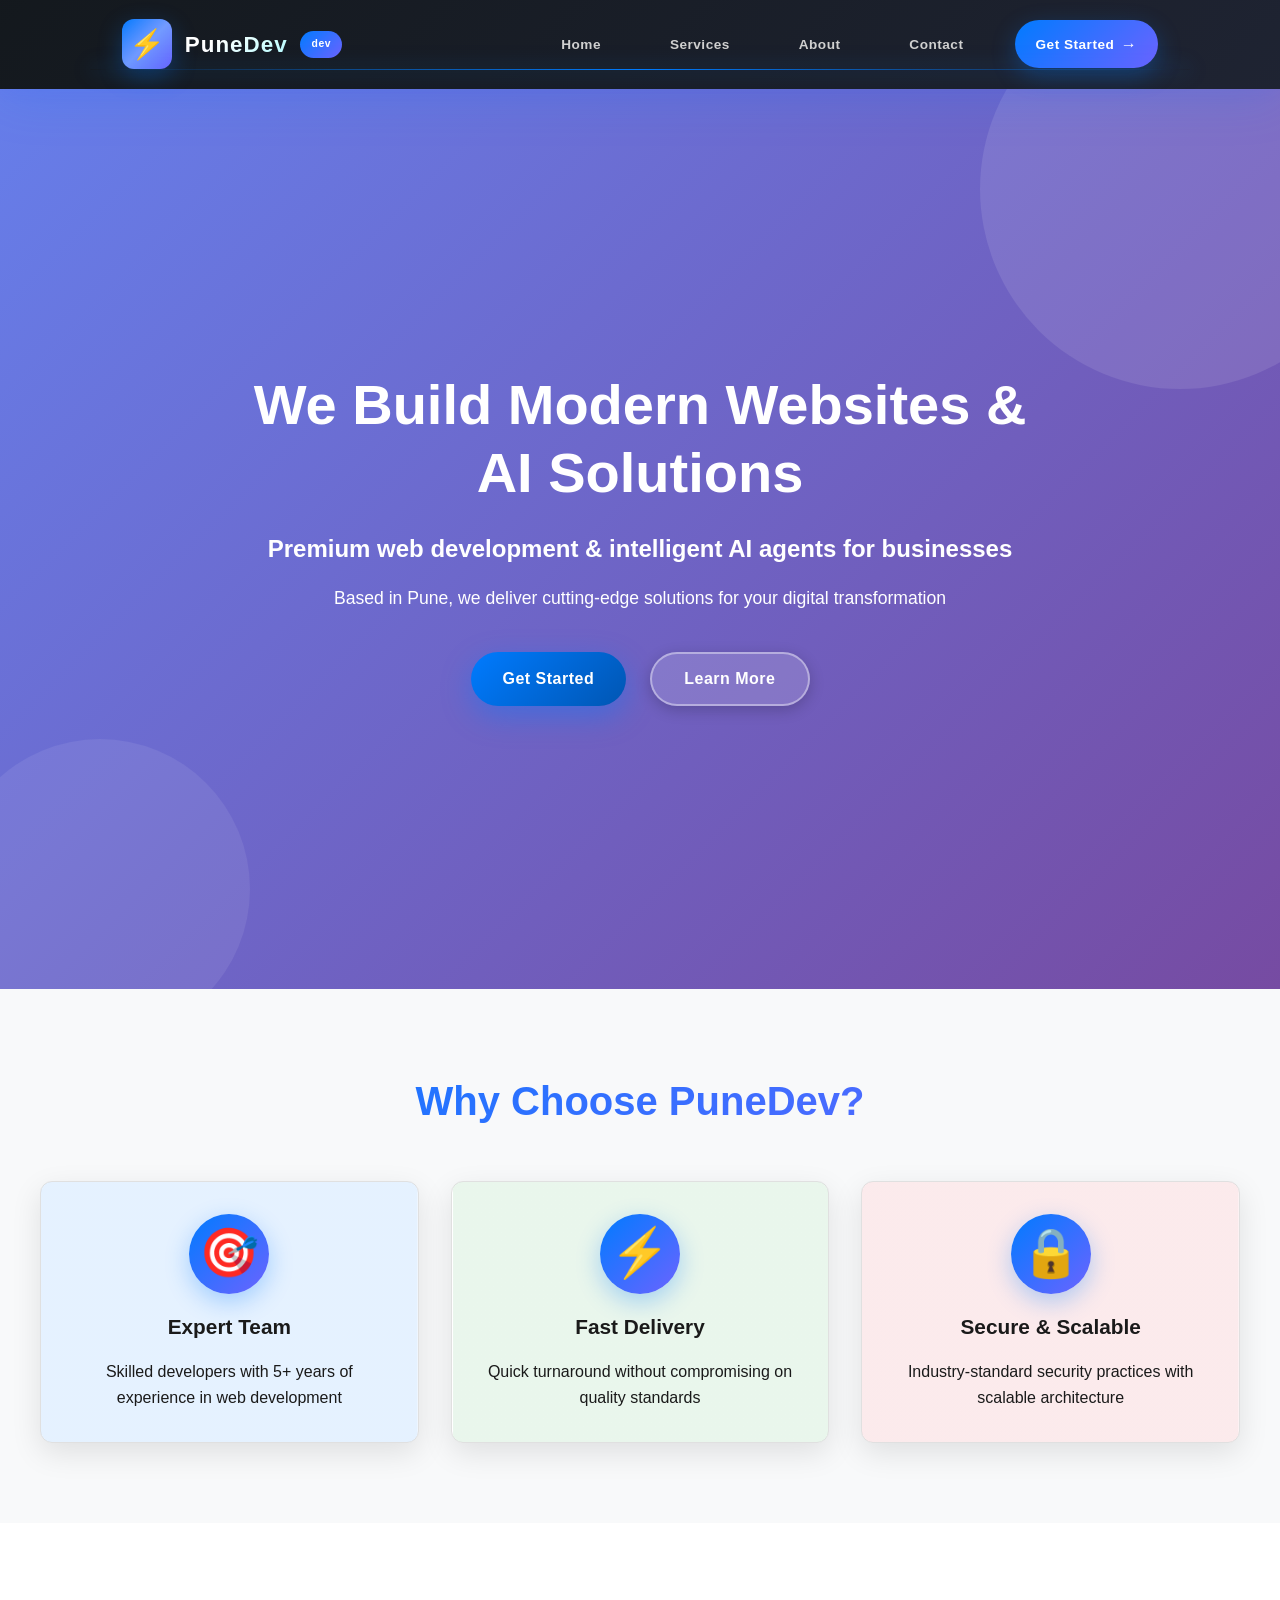
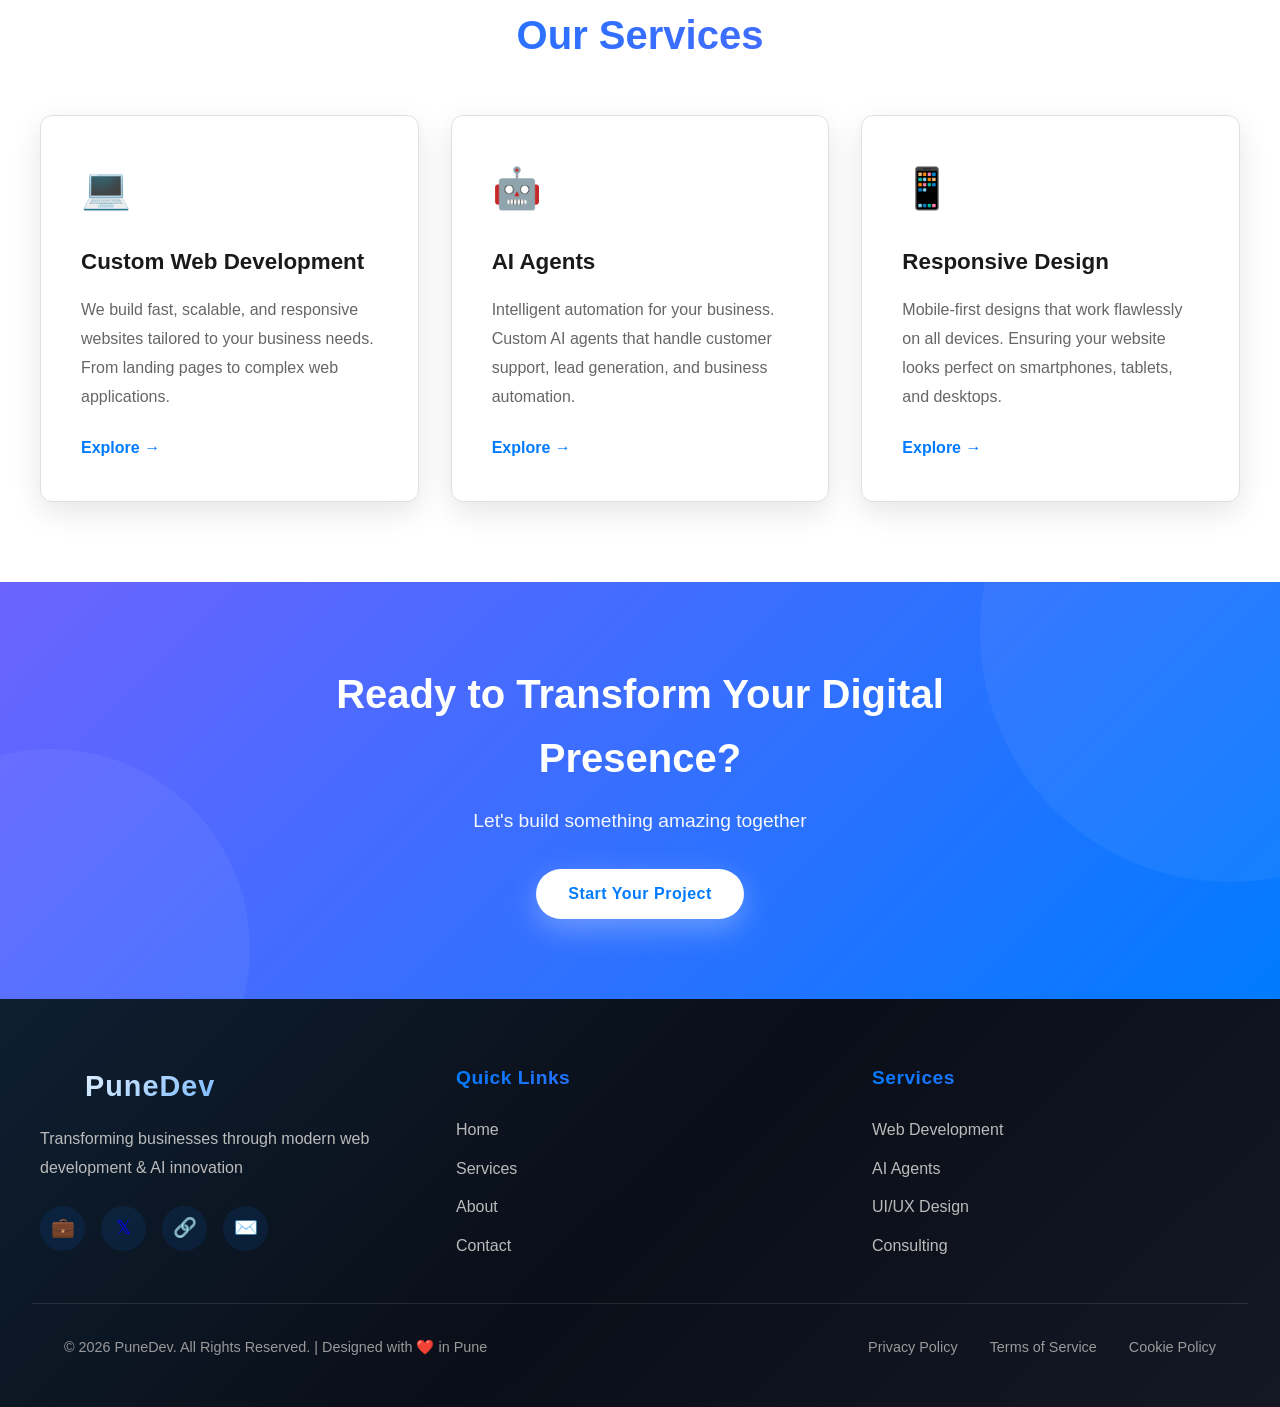
==== commit 8f996e4c: "Enhance navbar functionality and styling" ====
--- a/index.html
+++ b/index.html
@@ -7,33 +7,6 @@
   <link rel="stylesheet" href="style.css">
 </head>
 <body>
-
-  <!-- Loading Screen -->
-  <div class="loading-screen" id="loadingScreen">
-    <div class="loading-container">
-      <div class="loader-logo">
-        <span class="logo-icon">⚡</span>
-      </div>
-      <h1 class="loader-text">PuneDev</h1>
-      <p class="loader-subtitle">Loading...</p>
-      
-      <!-- Animated bars -->
-      <div class="loader-bars">
-        <div class="loader-bar"></div>
-        <div class="loader-bar"></div>
-        <div class="loader-bar"></div>
-        <div class="loader-bar"></div>
-      </div>
-      
-      <!-- Progress bar -->
-      <div class="progress-wrapper">
-        <div class="progress-bar" id="progressBar"></div>
-      </div>
-      <p class="progress-text">
-        <span id="progressText">0</span>%
-      </p>
-    </div>
-  </div>
 
   <!-- Navbar -->
   <header class="header">
@@ -48,13 +21,14 @@
         </a>
 
         <!-- Hamburger Menu -->
-        <div class="hamburger" id="hamburger">
+        <input type="checkbox" id="nav-toggle" class="nav-toggle">
+        <label for="nav-toggle" class="hamburger">
           <span></span>
           <span></span>
           <span></span>
-        </div>
+        </label>
 
-        <ul class="nav-menu" id="navMenu">
+        <ul class="nav-menu">
           <li class="nav-item">
             <a href="#home" class="nav-link">
               <span class="nav-text">Home</span>
@@ -86,7 +60,7 @@
             </a>
           </li>
         </ul>
-      </div>
+      </input>
 
       <!-- Navbar Background Glow -->
       <div class="navbar-glow"></div>
@@ -111,17 +85,17 @@
     <div class="section-container">
       <h2 class="section-title">Why Choose PuneDev?</h2>
       <div class="about-grid">
-        <div class="about-card">
+        <div class="about-card expert">
           <div class="about-icon">🎯</div>
           <h3>Expert Team</h3>
           <p>Skilled developers with 5+ years of experience in web development</p>
         </div>
-        <div class="about-card">
+        <div class="about-card fast">
           <div class="about-icon">⚡</div>
           <h3>Fast Delivery</h3>
           <p>Quick turnaround without compromising on quality standards</p>
         </div>
-        <div class="about-card">
+        <div class="about-card secure">
           <div class="about-icon">🔒</div>
           <h3>Secure & Scalable</h3>
           <p>Industry-standard security practices with scalable architecture</p>
@@ -205,19 +179,6 @@
             <li><a href="#" class="footer-link">Consulting</a></li>
           </ul>
         </div>
-
-        <div class="footer-section">
-          <h4>Contact Info</h4>
-          <div class="contact-info">
-            <p>📍 Pune, India</p>
-            <p>📧 info@punedev.com</p>
-            <p>📱 +91 9876543210</p>
-          </div>
-          <div class="newsletter">
-            <input type="email" placeholder="Your email" class="newsletter-input">
-            <button class="newsletter-btn">Subscribe</button>
-          </div>
-        </div>
       </div>
 
       <div class="footer-bottom">
@@ -231,6 +192,5 @@
     </div>
   </footer>
 
-  <script src="script.js"></script>
 </body>
 </html>
--- a/style.css
+++ b/style.css
@@ -9,6 +9,10 @@
   --border-color: #e0e0e0;
   --shadow: 0 10px 30px rgba(0, 0, 0, 0.1);
   --shadow-lg: 0 20px 40px rgba(0, 0, 0, 0.15);
+}
+
+html {
+  scroll-behavior: smooth;
 }
 
 /* Loading Screen */
@@ -175,17 +179,11 @@
   position: sticky;
   top: 0;
   z-index: 100;
-  background: linear-gradient(135deg, rgba(15, 20, 25, 0.88) 0%, rgba(26, 31, 46, 0.88) 100%);
-  box-shadow: 0 5px 20px rgba(0, 0, 0, 0.2);
-  backdrop-filter: blur(10px);
-  transition: all 0.5s cubic-bezier(0.4, 0, 0.2, 1);
-  animation: slideDown 0.6s ease-out;
-}
-
-.header.scrolled {
   background: linear-gradient(135deg, rgba(15, 20, 25, 0.98) 0%, rgba(26, 31, 46, 0.98) 100%);
   box-shadow: 0 10px 50px rgba(0, 123, 255, 0.15), 0 0 20px rgba(108, 99, 255, 0.1);
   backdrop-filter: blur(20px);
+  transition: all 0.5s cubic-bezier(0.4, 0, 0.2, 1);
+  animation: slideDown 0.6s ease-out;
 }
 
 .navbar {
@@ -206,7 +204,7 @@
   height: 1px;
   background: linear-gradient(90deg, transparent, var(--primary-color), transparent);
   box-shadow: 0 0 20px var(--primary-color), 0 0 40px rgba(0, 123, 255, 0.3);
-  opacity: 0;
+  opacity: 1;
   transition: opacity 0.5s ease;
 }
 
@@ -307,6 +305,10 @@
 }
 
 /* Hamburger Menu */
+.nav-toggle {
+  display: none;
+}
+
 .hamburger {
   display: none;
   flex-direction: column;
@@ -324,15 +326,15 @@
   box-shadow: 0 2px 8px rgba(0, 123, 255, 0.2);
 }
 
-.hamburger.active span:nth-child(1) {
+#nav-toggle:checked + .hamburger span:nth-child(1) {
   transform: rotate(45deg) translate(10px, 10px);
 }
 
-.hamburger.active span:nth-child(2) {
+#nav-toggle:checked + .hamburger span:nth-child(2) {
   opacity: 0;
 }
 
-.hamburger.active span:nth-child(3) {
+#nav-toggle:checked + .hamburger span:nth-child(3) {
   transform: rotate(-45deg) translate(7px, -7px);
 }
 
@@ -505,7 +507,7 @@
     transition: max-height 0.5s cubic-bezier(0.4, 0, 0.2, 1);
   }
 
-  .nav-menu.active {
+#nav-toggle:checked ~ .nav-menu {
     max-height: 500px;
     box-shadow: 0 10px 30px rgba(0, 0, 0, 0.3);
   }
@@ -738,26 +740,56 @@
   overflow: hidden;
 }
 
+.about-card.expert {
+  --hover-color: #007bff;
+  --hover-color-rgb: 0, 123, 255;
+}
+
+.about-card.fast {
+  --hover-color: #28a745;
+  --hover-color-rgb: 40, 167, 69;
+}
+
+.about-card.secure {
+  --hover-color: #dc3545;
+  --hover-color-rgb: 220, 53, 69;
+}
+
 .about-card::before {
   content: '';
   position: absolute;
-  top: -50%;
-  left: -50%;
-  width: 200%;
-  height: 200%;
-  background: radial-gradient(circle, rgba(0, 123, 255, 0.1), transparent);
-  opacity: 0;
-  transition: opacity 0.3s ease;
+  top: 0;
+  left: 0;
+  width: 100%;
+  height: 100%;
+  background: linear-gradient(to right, transparent 50%, rgba(var(--hover-color-rgb), 0.1) 50%);
+  background-size: 200% 100%;
+  background-position: 100% 0;
+  transition: background-position 0.5s ease;
+  z-index: 1;
 }
 
 .about-card:hover::before {
-  opacity: 1;
+  background-position: 0 0;
+}
+
+.about-card > * {
+  position: relative;
+  z-index: 2;
 }
 
 .about-card:hover {
   transform: translateY(-15px) scale(1.02);
-  box-shadow: 0 20px 50px rgba(0, 123, 255, 0.15);
-  border-color: var(--primary-color);
+  box-shadow: 0 20px 50px rgba(var(--hover-color-rgb), 0.15);
+  border-color: var(--hover-color);
+}
+
+.about-card:hover .about-icon {
+  color: var(--hover-color);
+}
+
+.about-card:hover h3 {
+  color: var(--hover-color);
 }
 
 .about-icon {
